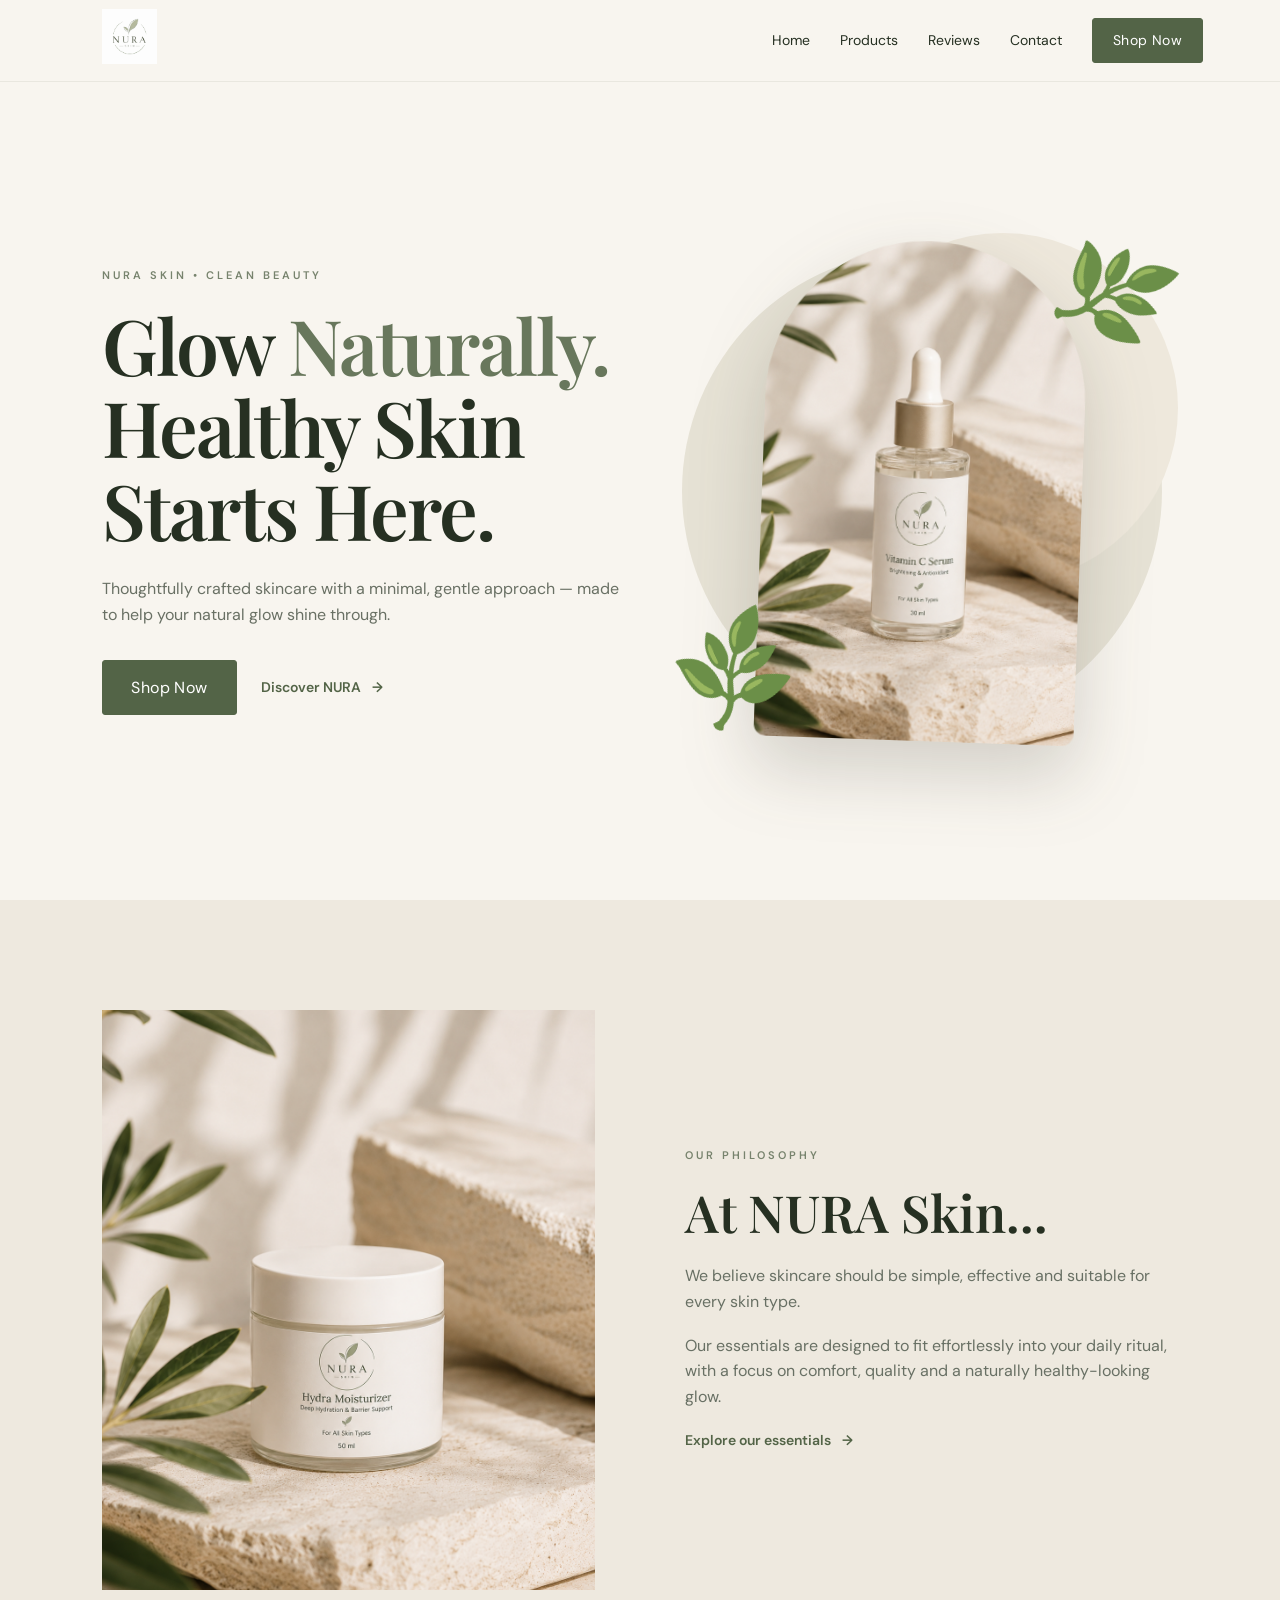
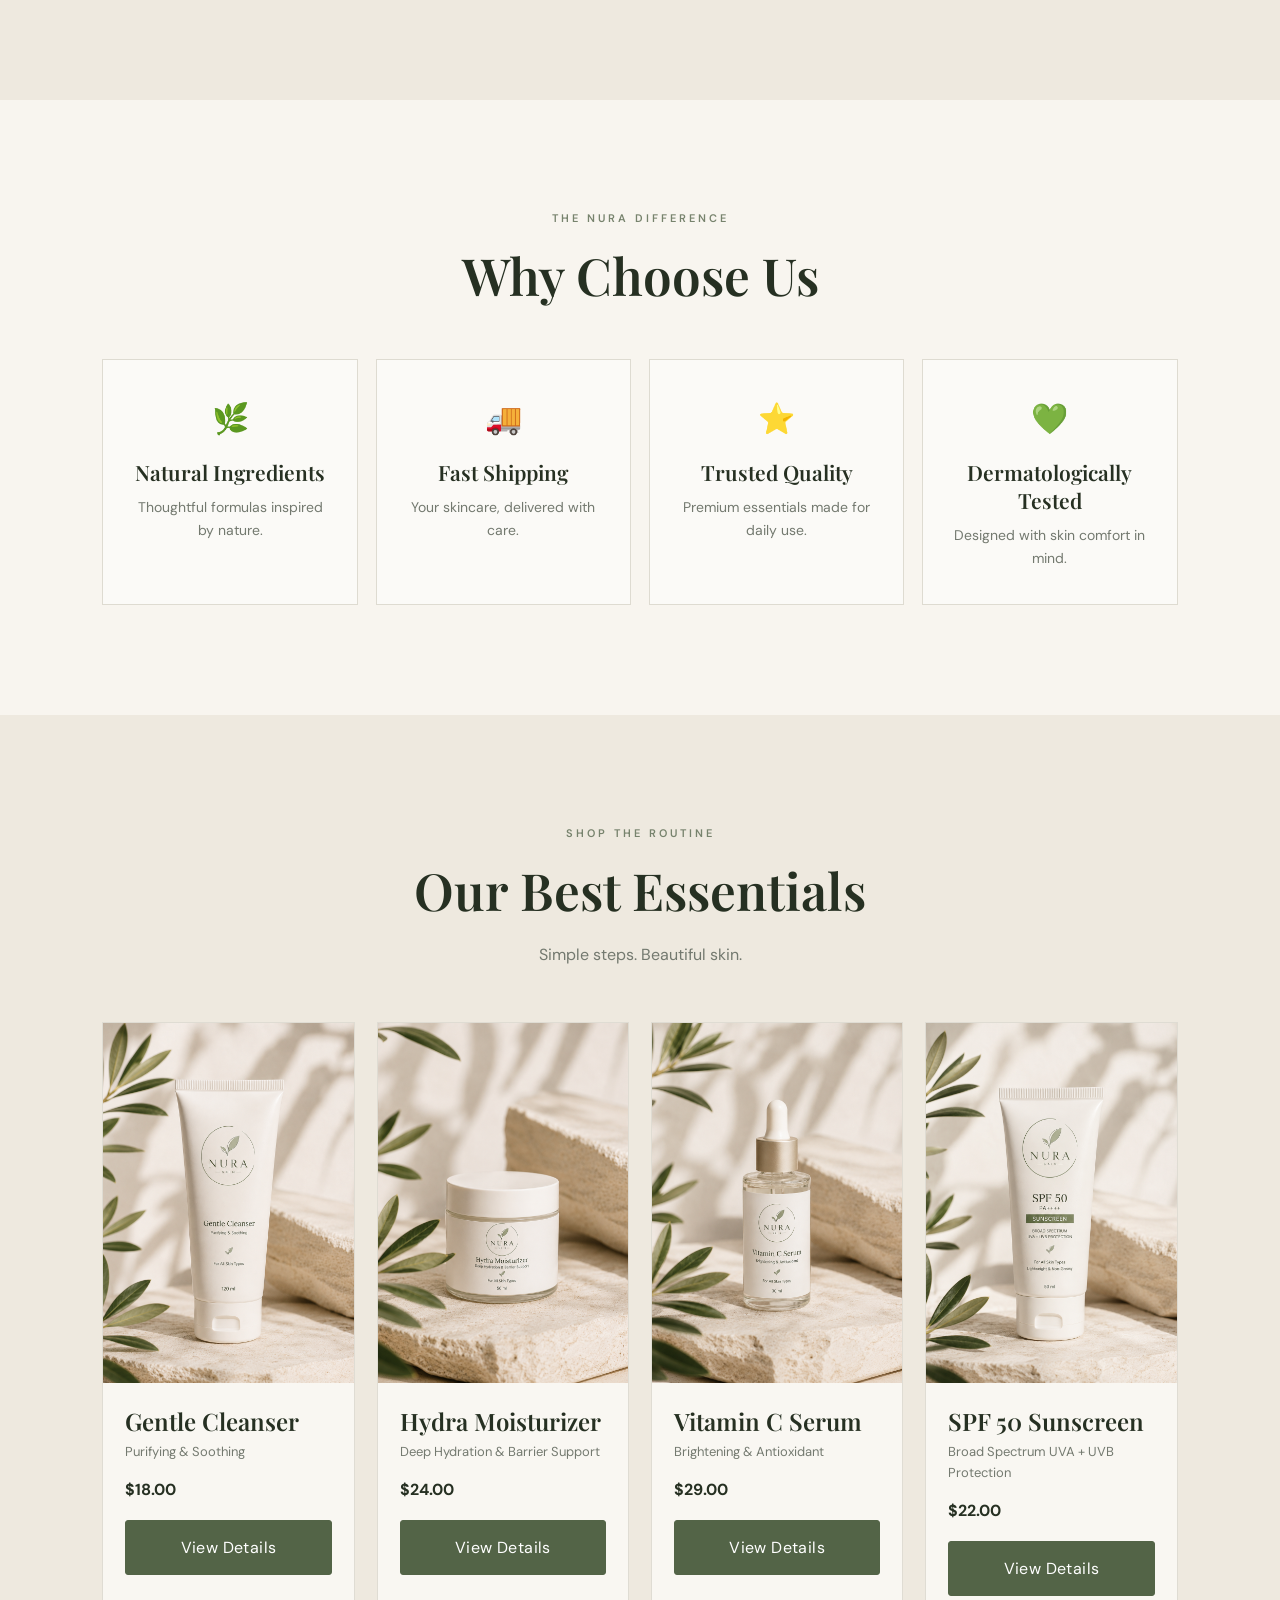
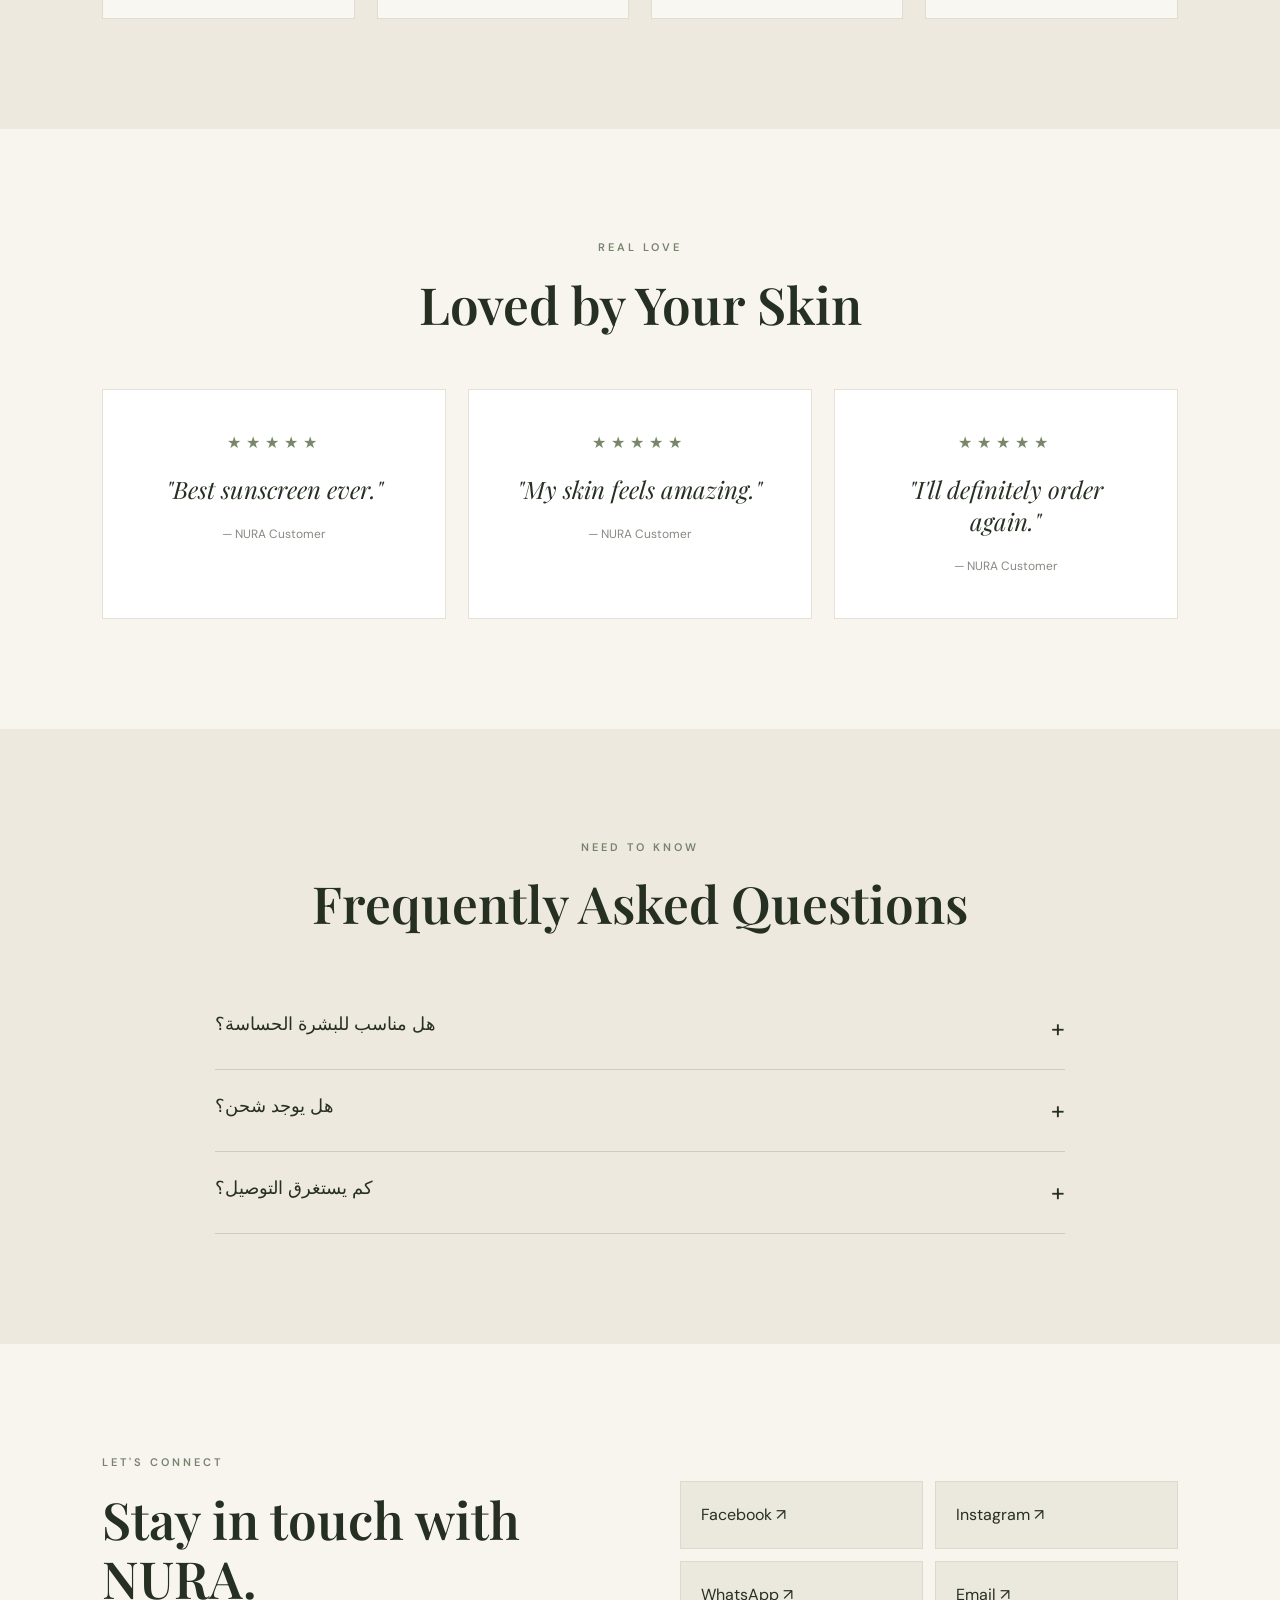
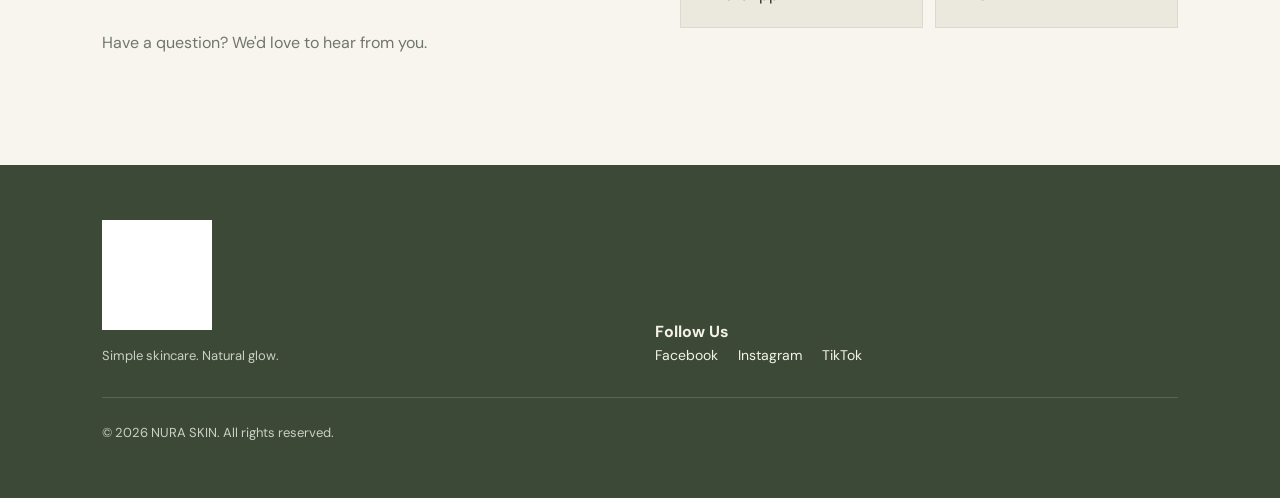
==== index.html @ d6475d85 "Add files via upload" ====
<!DOCTYPE html>
<html lang="en">
<head>
<meta charset="UTF-8">
<meta name="viewport" content="width=device-width, initial-scale=1.0">
<meta name="description" content="NURA SKIN — simple, effective skincare for every skin type.">
<title>NURA SKIN | Glow Naturally</title>
<link rel="preconnect" href="https://fonts.googleapis.com">
<link rel="preconnect" href="https://fonts.gstatic.com" crossorigin>
<link href="https://fonts.googleapis.com/css2?family=DM+Sans:wght@400;500;600;700&family=Playfair+Display:wght@500;600&display=swap" rel="stylesheet">
<link rel="stylesheet" href="style.css">
</head>
<body>
<header class="navbar">
  <a class="brand" href="#home"><img src="images/logo.png" alt="NURA SKIN logo"></a>
  <button class="menu-toggle" aria-label="Toggle menu">☰</button>
  <nav class="nav-links">
    <a href="#home">Home</a><a href="#products">Products</a><a href="#reviews">Reviews</a><a href="#contact">Contact</a>
    <a class="btn btn-small" href="#products">Shop Now</a>
  </nav>
</header>

<main>
<section id="home" class="hero">
  <div class="hero-copy reveal">
    <p class="eyebrow">NURA SKIN • CLEAN BEAUTY</p>
    <h1>Glow <em>Naturally.</em><br>Healthy Skin Starts Here.</h1>
    <p class="hero-text">Thoughtfully crafted skincare with a minimal, gentle approach — made to help your natural glow shine through.</p>
    <div class="hero-actions"><a class="btn" href="#products">Shop Now</a><a class="text-link" href="#about">Discover NURA <span>→</span></a></div>
  </div>
  <div class="hero-art">
    <div class="sun"></div><div class="hero-card"><img src="images/vitamin-c.png" alt="NURA SKIN Vitamin C Serum"></div>
    <div class="leaf leaf-a">🌿</div><div class="leaf leaf-b">🌿</div>
  </div>
</section>

<section id="about" class="about section">
  <div class="about-image reveal"><img src="images/moisturizer.png" alt="NURA SKIN Hydra Moisturizer"></div>
  <div class="about-copy reveal">
    <p class="eyebrow">OUR PHILOSOPHY</p><h2>At NURA Skin...</h2>
    <p>We believe skincare should be simple, effective and suitable for every skin type.</p>
    <p>Our essentials are designed to fit effortlessly into your daily ritual, with a focus on comfort, quality and a naturally healthy-looking glow.</p>
    <a class="text-link" href="#products">Explore our essentials <span>→</span></a>
  </div>
</section>

<section class="why section">
  <div class="section-heading"><p class="eyebrow">THE NURA DIFFERENCE</p><h2>Why Choose Us</h2></div>
  <div class="why-grid">
    <article><span>🌿</span><h3>Natural Ingredients</h3><p>Thoughtful formulas inspired by nature.</p></article>
    <article><span>🚚</span><h3>Fast Shipping</h3><p>Your skincare, delivered with care.</p></article>
    <article><span>⭐</span><h3>Trusted Quality</h3><p>Premium essentials made for daily use.</p></article>
    <article><span>💚</span><h3>Dermatologically Tested</h3><p>Designed with skin comfort in mind.</p></article>
  </div>
</section>

<section id="products" class="products section">
  <div class="section-heading"><p class="eyebrow">SHOP THE ROUTINE</p><h2>Our Best Essentials</h2><p>Simple steps. Beautiful skin.</p></div>
  <div class="product-grid" id="productGrid"></div>
</section>

<section id="reviews" class="reviews section">
  <div class="section-heading"><p class="eyebrow">REAL LOVE</p><h2>Loved by Your Skin</h2></div>
  <div class="review-grid">
    <article><div class="stars">★★★★★</div><p>"Best sunscreen ever."</p><span>— NURA Customer</span></article>
    <article><div class="stars">★★★★★</div><p>"My skin feels amazing."</p><span>— NURA Customer</span></article>
    <article><div class="stars">★★★★★</div><p>"I'll definitely order again."</p><span>— NURA Customer</span></article>
  </div>
</section>

<section class="faq section">
  <div class="section-heading"><p class="eyebrow">NEED TO KNOW</p><h2>Frequently Asked Questions</h2></div>
  <div class="faq-list">
    <button class="faq-item"><span>هل مناسب للبشرة الحساسة؟</span><b>+</b><div>منتجات NURA SKIN مصممة لتكون لطيفة ومناسبة لمختلف أنواع البشرة. ننصح دائمًا باختبار المنتج على منطقة صغيرة أولًا.</div></button>
    <button class="faq-item"><span>هل يوجد شحن؟</span><b>+</b><div>نعم، نوفر خدمة شحن للطلبات. تفاصيل الشحن والتكلفة تظهر عند تأكيد الطلب.</div></button>
    <button class="faq-item"><span>كم يستغرق التوصيل؟</span><b>+</b><div>عادةً يتم التوصيل خلال 2–5 أيام عمل حسب مكان الاستلام.</div></button>
  </div>
</section>

<section id="contact" class="contact section">
  <div><p class="eyebrow">LET'S CONNECT</p><h2>Stay in touch with NURA.</h2><p>Have a question? We'd love to hear from you.</p></div>
  <div class="contact-links">
    <a href="https://facebook.com/" target="_blank">Facebook ↗</a>
    <a href="https://instagram.com/" target="_blank">Instagram ↗</a>
    <a href="https://wa.me/" target="_blank">WhatsApp ↗</a>
    <a href="mailto:hello@nuraskin.com">Email ↗</a>
  </div>
</section>
</main>

<footer>
  <div class="footer-brand"><img src="images/logo.png" alt="NURA SKIN"><p>Simple skincare. Natural glow.</p></div>
  <div><h4>Follow Us</h4><div class="socials"><a href="https://facebook.com/" target="_blank">Facebook</a><a href="https://instagram.com/" target="_blank">Instagram</a><a href="https://tiktok.com/" target="_blank">TikTok</a></div></div>
  <p class="copyright">© 2026 NURA SKIN. All rights reserved.</p>
</footer>
<script src="script.js"></script>
</body>
</html>
---- style.css ----
*{box-sizing:border-box;margin:0;padding:0}html{scroll-behavior:smooth}body{font-family:"DM Sans",sans-serif;color:#263022;background:#f8f5ef;line-height:1.6}a{text-decoration:none;color:inherit}.navbar{height:82px;display:flex;align-items:center;justify-content:space-between;padding:0 6%;background:rgba(248,245,239,.92);backdrop-filter:blur(12px);position:sticky;top:0;z-index:50;border-bottom:1px solid rgba(62,75,48,.08)}.brand img{width:105px;height:55px;object-fit:contain}.nav-links{display:flex;align-items:center;gap:30px;font-size:14px}.nav-links a:not(.btn){position:relative}.nav-links a:not(.btn):after{content:"";position:absolute;left:0;bottom:-6px;width:0;height:1px;background:#667557;transition:.3s}.nav-links a:hover:after{width:100%}.btn{display:inline-flex;align-items:center;justify-content:center;background:#536447;color:#fff;padding:14px 28px;border-radius:3px;letter-spacing:.4px;transition:.3s;border:1px solid #536447}.btn:hover{background:#3e4b38;transform:translateY(-2px)}.btn-small{padding:10px 20px}.menu-toggle{display:none;border:0;background:none;font-size:24px;color:#536447}.hero{min-height:calc(100vh - 82px);display:grid;grid-template-columns:1.05fr .95fr;align-items:center;padding:60px 8%;overflow:hidden}.eyebrow{font-size:11px;letter-spacing:3px;color:#77836d;font-weight:600;margin-bottom:18px}.hero h1{font:600 clamp(46px,6vw,82px)/1.08 "Playfair Display",serif;letter-spacing:-2px;max-width:700px}.hero h1 em{font-style:normal;color:#68775c}.hero-text{max-width:520px;color:#697064;margin:25px 0 32px;font-size:16px}.hero-actions{display:flex;gap:24px;align-items:center}.text-link{font-weight:600;font-size:14px;color:#536447}.text-link span{margin-left:8px}.hero-art{min-height:600px;position:relative;display:flex;align-items:center;justify-content:center}.hero-art:before{content:"";position:absolute;width:480px;height:480px;border-radius:50%;background:#e6e2d5}.sun{position:absolute;width:350px;height:350px;border-radius:50%;background:#eee8dc;top:7%;right:0}.hero-card{width:320px;height:500px;position:relative;z-index:2;filter:drop-shadow(0 30px 35px rgba(61,55,38,.2));transform:rotate(2deg);overflow:hidden;border-radius:160px 160px 12px 12px}.hero-card img{width:100%;height:100%;object-fit:cover}.leaf{position:absolute;font-size:90px;z-index:3;filter:grayscale(.4)}.leaf-a{left:2%;bottom:8%;transform:rotate(-25deg)}.leaf-b{right:2%;top:5%;transform:rotate(30deg)}.section{padding:110px 8%}.about{display:grid;grid-template-columns:1fr 1fr;gap:90px;align-items:center;background:#eee9df}.about-image{height:580px;overflow:hidden}.about-image img{width:100%;height:100%;object-fit:cover;object-position:center}.about-copy{max-width:560px}.about h2,.section-heading h2,.contact h2{font:600 clamp(38px,4vw,58px)/1.15 "Playfair Display",serif;margin-bottom:22px}.about-copy p:not(.eyebrow){color:#687064;margin-bottom:18px}.why{background:#f8f5ef}.section-heading{text-align:center;max-width:700px;margin:0 auto 55px}.section-heading>p:last-child{color:#73796f}.why-grid{display:grid;grid-template-columns:repeat(4,1fr);gap:18px}.why-grid article{padding:35px 25px;border:1px solid #dedbd1;background:#fbfaf7;text-align:center}.why-grid span{font-size:30px;display:block;margin-bottom:15px}.why-grid h3{font:600 21px "Playfair Display",serif;margin-bottom:10px}.why-grid p{font-size:14px;color:#73796f}.products{background:#eee9df}.product-grid{display:grid;grid-template-columns:repeat(4,1fr);gap:22px}.product-card{background:#f9f7f2;border:1px solid #dfdcd3;overflow:hidden;transition:.35s}.product-card:hover{transform:translateY(-8px);box-shadow:0 20px 35px rgba(70,65,50,.1)}.product-img{height:360px;overflow:hidden;background:#e9e4d9}.product-img img{width:100%;height:100%;object-fit:cover;transition:.5s}.product-card:hover .product-img img{transform:scale(1.04)}.product-info{padding:22px}.product-info h3{font:600 24px "Playfair Display",serif}.product-info p{font-size:13px;color:#747a70;margin:5px 0 14px}.price{font-weight:700;margin-bottom:17px}.product-info .btn{width:100%}.reviews{background:#f8f5ef}.review-grid{display:grid;grid-template-columns:repeat(3,1fr);gap:22px}.review-grid article{background:#fff;border:1px solid #e5e1d8;padding:40px;text-align:center}.stars{letter-spacing:5px;color:#78866a;margin-bottom:18px}.review-grid p{font:italic 24px "Playfair Display",serif;margin-bottom:15px}.review-grid span{font-size:12px;color:#858a82}.faq{background:#eee9df}.faq-list{max-width:850px;margin:auto}.faq-item{width:100%;border:0;border-bottom:1px solid #cfcbbf;background:transparent;padding:24px 0;text-align:left;font:500 18px "DM Sans",sans-serif;display:grid;grid-template-columns:1fr auto;cursor:pointer;color:#263022}.faq-item b{font-size:25px;font-weight:400}.faq-item div{display:none;grid-column:1/-1;color:#70766d;font-size:14px;padding:15px 35px 0 0}.faq-item.open div{display:block}.faq-item.open b{transform:rotate(45deg)}.contact{display:grid;grid-template-columns:1fr 1fr;gap:80px;align-items:center}.contact>div:first-child p:not(.eyebrow){color:#70766d}.contact-links{display:grid;grid-template-columns:1fr 1fr;gap:12px}.contact-links a{padding:20px;background:#ebe8de;border:1px solid #ddd9ce;transition:.3s}.contact-links a:hover{background:#536447;color:#fff}.contact h2{max-width:550px}footer{background:#3d4937;color:#f4f1e9;padding:55px 8%;display:grid;grid-template-columns:1fr 1fr;gap:30px;align-items:end}footer img{width:110px;filter:brightness(0) invert(1);margin-bottom:8px}footer p{color:#cbd0c6;font-size:13px}.socials{display:flex;gap:20px;font-size:14px}.socials a:hover{text-decoration:underline}.copyright{grid-column:1/-1;padding-top:25px;border-top:1px solid rgba(255,255,255,.15)}.reveal{animation:rise .9s ease both}@keyframes rise{from{opacity:0;transform:translateY(20px)}to{opacity:1;transform:none}}@media(max-width:900px){.nav-links{display:none;position:absolute;top:82px;left:0;right:0;background:#f8f5ef;padding:25px 8%;flex-direction:column;align-items:flex-start;border-bottom:1px solid #ddd}.nav-links.open{display:flex}.menu-toggle{display:block}.hero{grid-template-columns:1fr;padding-top:50px}.hero-art{min-height:500px}.about,.contact{grid-template-columns:1fr;gap:45px}.why-grid{grid-template-columns:1fr 1fr}.product-grid{grid-template-columns:1fr 1fr}.review-grid{grid-template-columns:1fr}.about-image{height:500px}}@media(max-width:560px){.navbar{padding:0 5%}.hero,.section{padding-left:5%;padding-right:5%}.hero h1{font-size:48px}.hero-art{min-height:420px}.hero-card{width:240px;height:390px}.hero-art:before{width:330px;height:330px}.product-grid,.why-grid{grid-template-columns:1fr}.product-img{height:420px}.contact-links{grid-template-columns:1fr}footer{grid-template-columns:1fr}.copyright{grid-column:auto}}
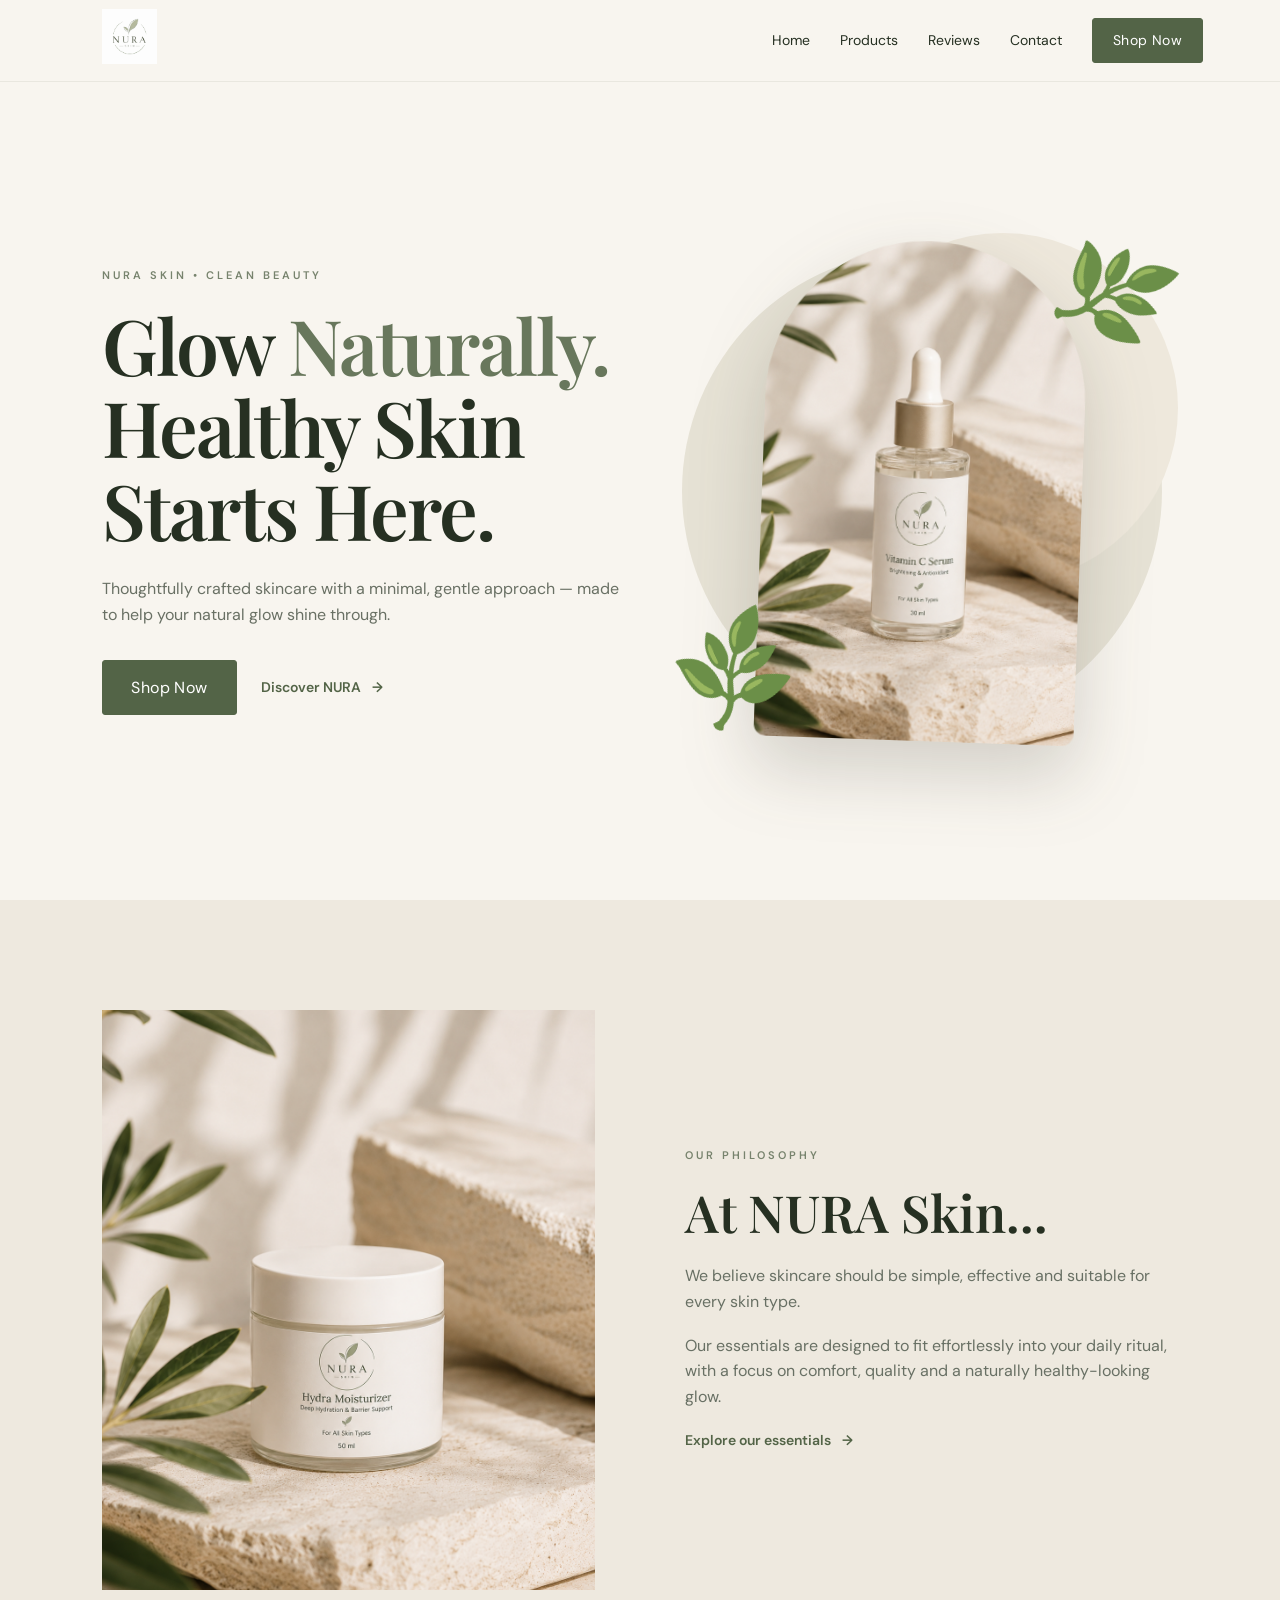
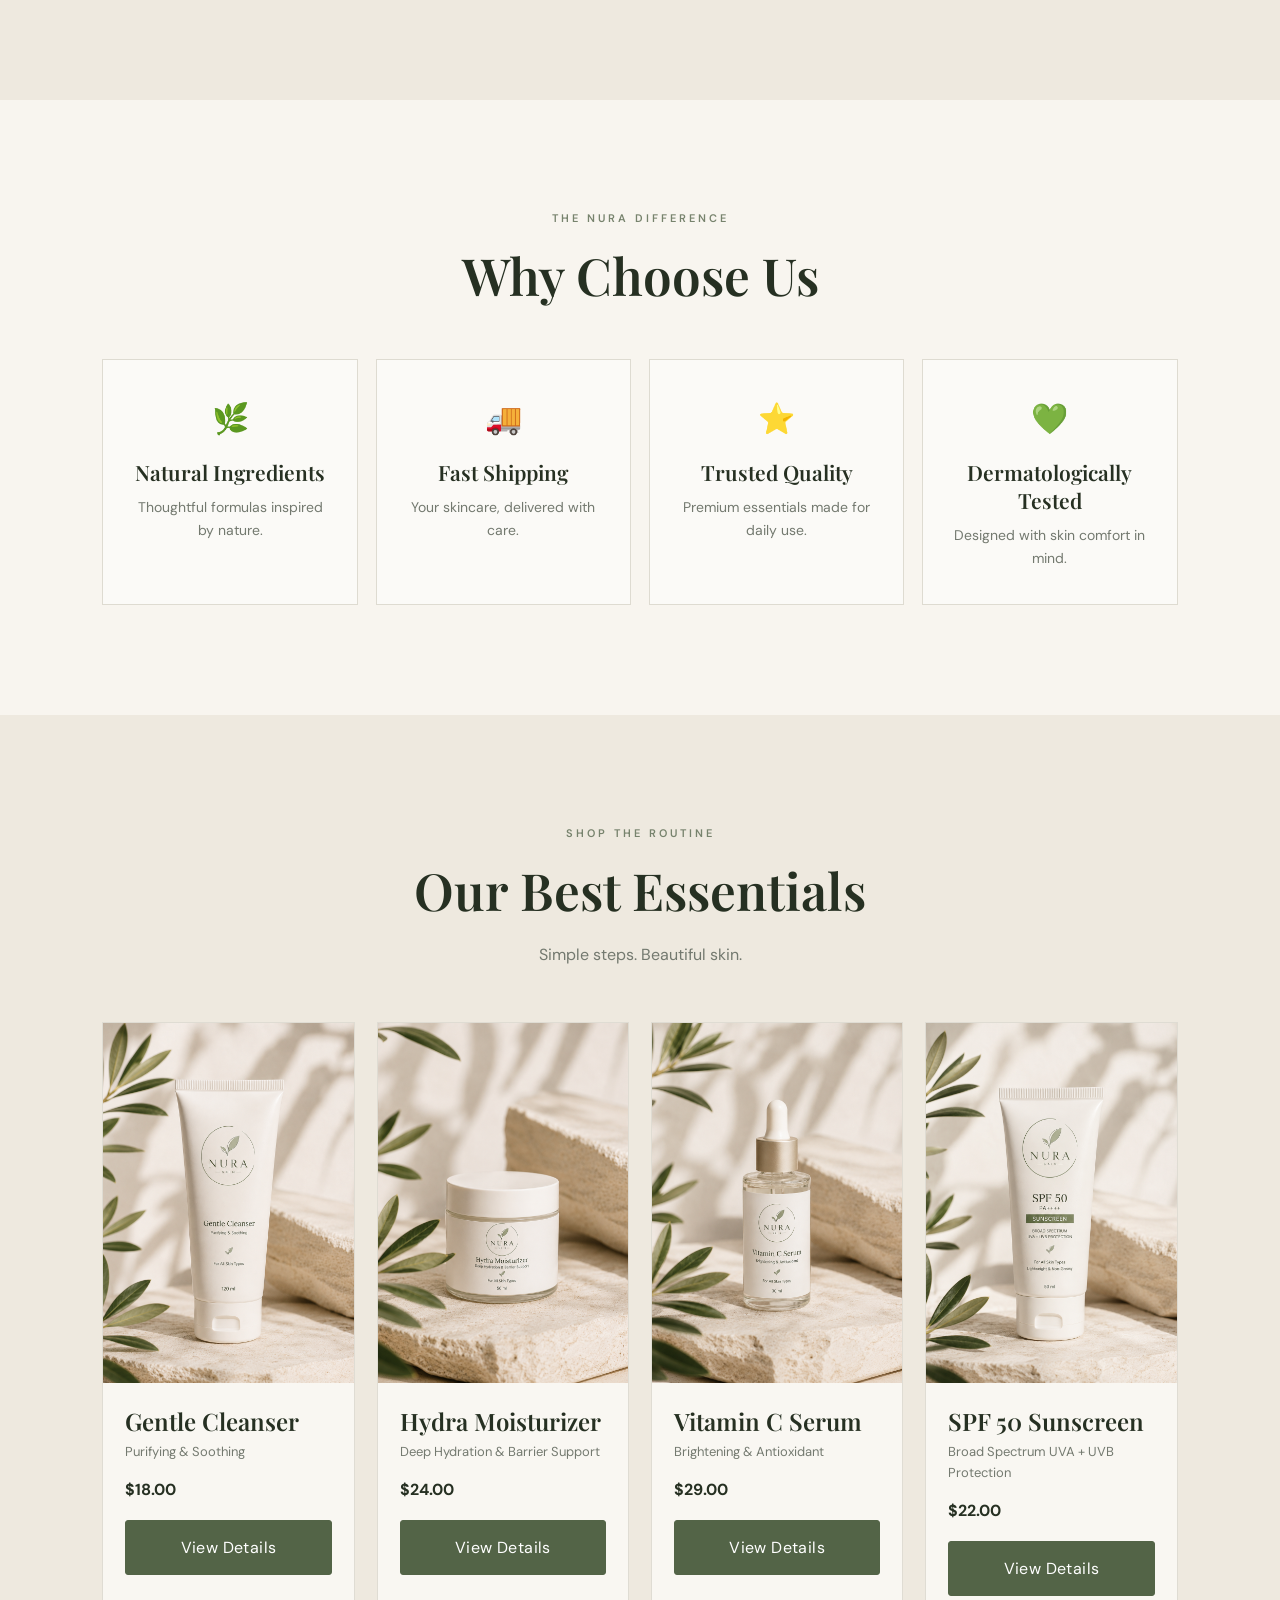
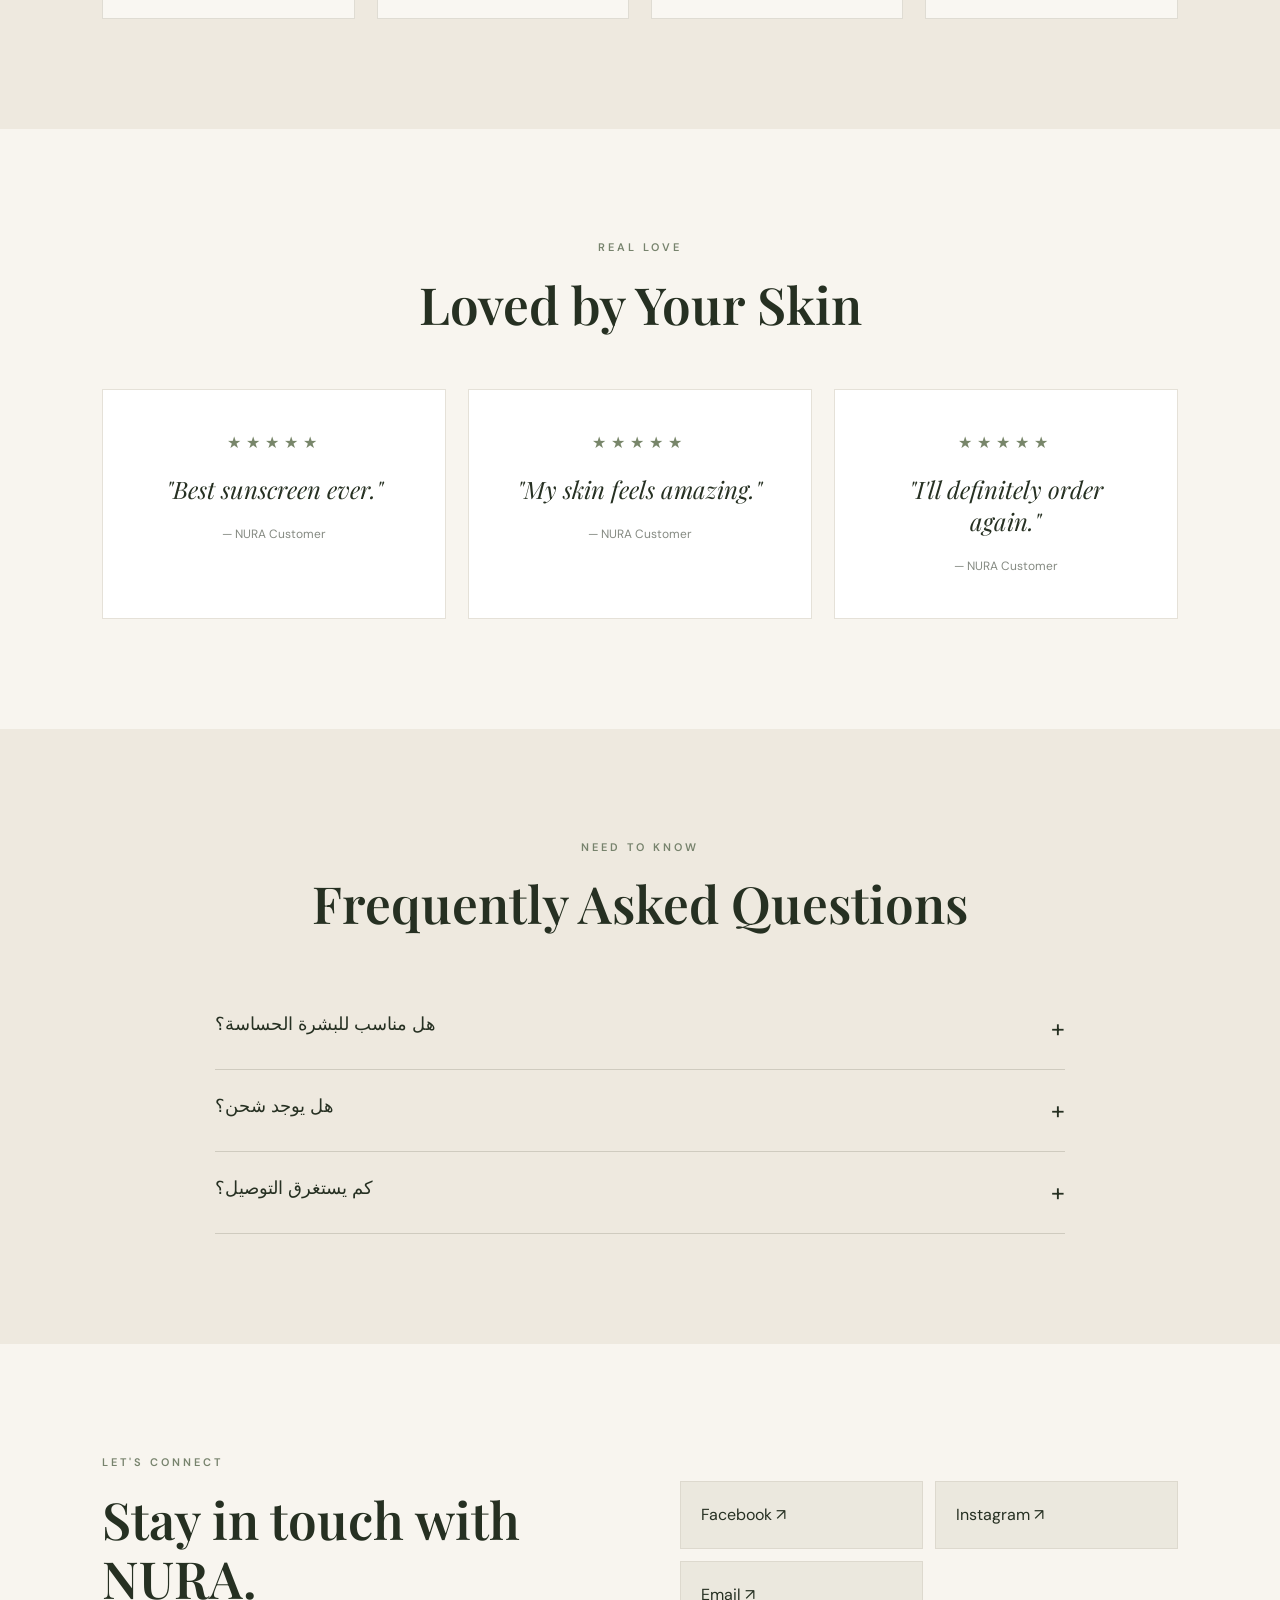
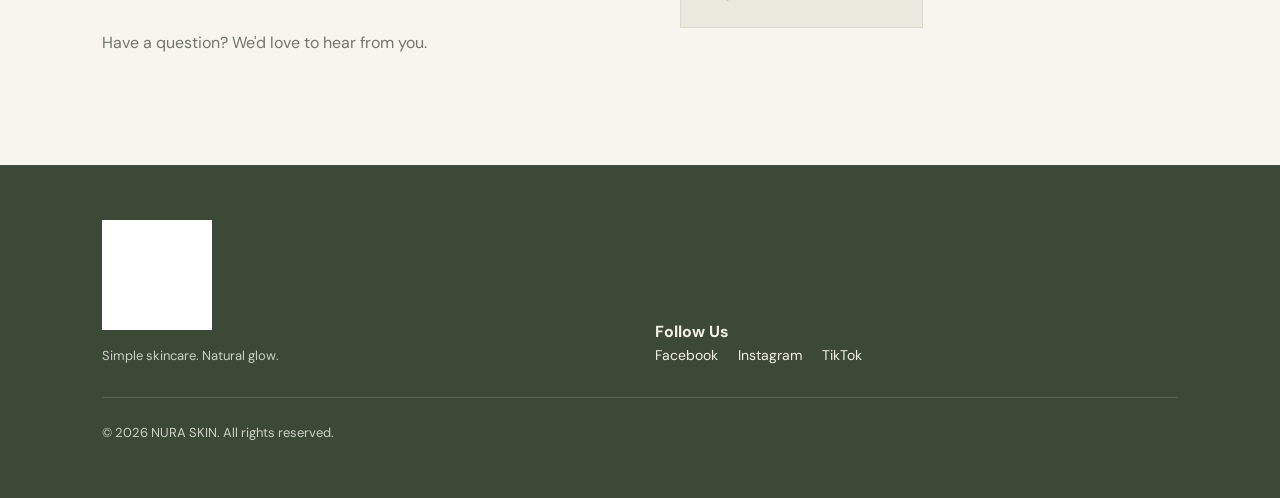
==== commit 9322cf05: "Update index.html" ====
--- a/index.html
+++ b/index.html
@@ -9,6 +9,7 @@
 <link rel="preconnect" href="https://fonts.gstatic.com" crossorigin>
 <link href="https://fonts.googleapis.com/css2?family=DM+Sans:wght@400;500;600;700&family=Playfair+Display:wght@500;600&display=swap" rel="stylesheet">
 <link rel="stylesheet" href="style.css">
+<link rel="icon" type="image/png" href="images/logo.png">
 </head>
 <body>
 <header class="navbar">
@@ -80,19 +81,18 @@
 <section id="contact" class="contact section">
   <div><p class="eyebrow">LET'S CONNECT</p><h2>Stay in touch with NURA.</h2><p>Have a question? We'd love to hear from you.</p></div>
   <div class="contact-links">
-    <a href="https://facebook.com/" target="_blank">Facebook ↗</a>
-    <a href="https://instagram.com/" target="_blank">Instagram ↗</a>
-    <a href="https://wa.me/" target="_blank">WhatsApp ↗</a>
-    <a href="mailto:hello@nuraskin.com">Email ↗</a>
+    <a href="https://www.facebook.com/share/1BpE7JKeSE/" target="_blank">Facebook ↗</a>
+    <a href="https://www.instagram.com/nura.skin0?igsh=MTR4YXg3dWdqamlybg==" target="_blank">Instagram ↗</a>
+    <a href="mailto:nure.skin0@gmail.com">Email ↗</a>
   </div>
 </section>
 </main>
 
 <footer>
   <div class="footer-brand"><img src="images/logo.png" alt="NURA SKIN"><p>Simple skincare. Natural glow.</p></div>
-  <div><h4>Follow Us</h4><div class="socials"><a href="https://facebook.com/" target="_blank">Facebook</a><a href="https://instagram.com/" target="_blank">Instagram</a><a href="https://tiktok.com/" target="_blank">TikTok</a></div></div>
+  <div><h4>Follow Us</h4><div class="socials"><a href="https://www.facebook.com/share/1BpE7JKeSE/" target="_blank">Facebook</a><a href="https://www.instagram.com/nura.skin0?igsh=MTR4YXg3dWdqamlybg==" target="_blank">Instagram</a><a href="https://www.tiktok.com/" target="_blank">TikTok</a></div></div>
   <p class="copyright">© 2026 NURA SKIN. All rights reserved.</p>
 </footer>
 <script src="script.js"></script>
 </body>
-</html>+</html>
